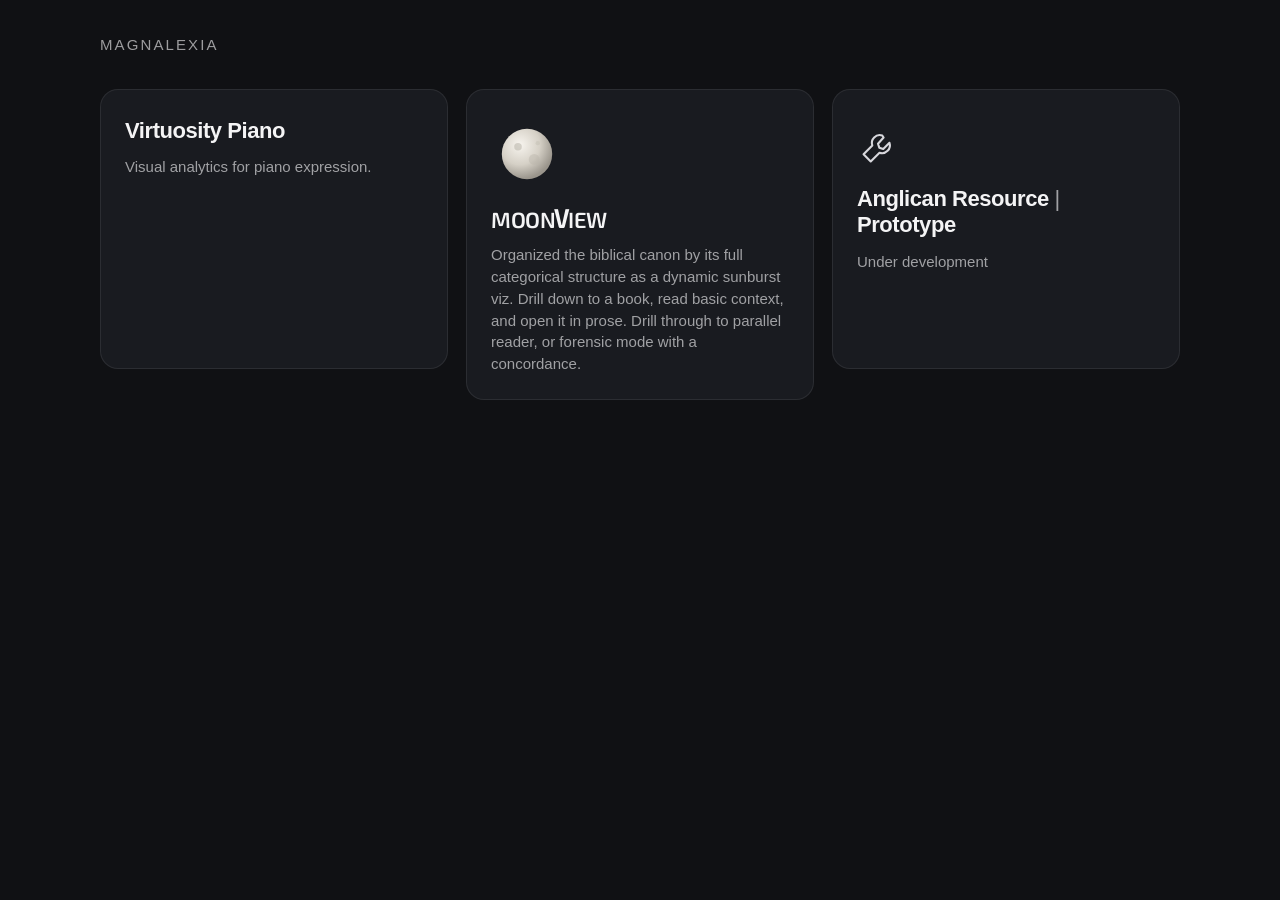
==== index.html @ 2875ea15 "Publish the MagnaLexia home page." ====
<!DOCTYPE html>
<html lang="en">
<head>
  <meta charset="utf-8" />
  <meta name="viewport" content="width=device-width, initial-scale=1" />
  <title>MagnaLexia</title>
  <meta name="description" content="MagnaLexia. Virtuosity Piano, Moon View, and work underway." />
  <link rel="preconnect" href="https://fonts.googleapis.com" />
  <link rel="preconnect" href="https://fonts.gstatic.com" crossorigin />
  <link href="https://fonts.googleapis.com/css2?family=Exo+2:wght@700&display=swap" rel="stylesheet" />
  <link rel="icon" href="favicon.svg" type="image/svg+xml" />
  <link rel="stylesheet" href="styles.css" />
</head>
<body>
  <header class="top">
    <p class="company">MagnaLexia</p>
  </header>
  <main>
    <ul class="cards">
      <li>
        <a class="card" href="https://virtuositypiano.com" target="_blank" rel="noopener noreferrer">
          <h2>Virtuosity Piano</h2>
          <p>Visual analytics for piano expression.</p>
        </a>
      </li>
      <li>
        <a class="card" href="https://lukemorgan75.github.io/moon-view/" target="_blank" rel="noopener noreferrer">
          <svg class="moon" viewBox="0 0 80 80" aria-hidden="true">
            <defs>
              <radialGradient id="moon-light" cx="36%" cy="32%" r="68%">
                <stop offset="0%" stop-color="#f7f4ee" />
                <stop offset="58%" stop-color="#d5d0c6" />
                <stop offset="100%" stop-color="#9a958c" />
              </radialGradient>
            </defs>
            <circle cx="40" cy="40" r="28" fill="url(#moon-light)" />
            <circle cx="30" cy="32" r="4.2" fill="#b7b2a8" opacity="0.55" />
            <circle cx="48" cy="46" r="6" fill="#b7b2a8" opacity="0.4" />
            <circle cx="52" cy="28" r="2.4" fill="#c4bfb4" opacity="0.5" />
          </svg>
          <h2 class="moon-name" aria-label="Moon View">
            <span>MOON</span><span class="moon-v">V</span><span>IEW</span>
          </h2>
          <p>Organized the biblical canon by its full categorical structure as a dynamic sunburst viz. Drill down to a book, read basic context, and open it in prose. Drill through to parallel reader, or forensic mode with a concordance.</p>
        </a>
      </li>
      <li>
        <a class="card" href="AnglicanResourcePrototype/">
          <svg class="wrench" viewBox="0 0 64 64" aria-hidden="true">
            <path fill="none" stroke="currentColor" stroke-width="3.2" stroke-linecap="round" stroke-linejoin="round" d="M38.5 14.5a12 12 0 0 0-15.2 15.2L10 43.1 20.9 54l13.4-13.3A12 12 0 0 0 49.5 25.5L40 35l-6-2-2-6 8.5-9.5z" />
          </svg>
          <h2>Anglican Resource <span class="pipe">|</span> Prototype</h2>
          <p>Under development</p>
        </a>
      </li>
    </ul>
  </main>
</body>
</html>
---- styles.css ----
:root {
  color-scheme: dark;
  --bg: #101114;
  --card: #191b20;
  --line: rgba(255, 255, 255, 0.08);
  --ink: #f4f4f5;
  --muted: rgba(244, 244, 245, 0.62);
  --hover: #21242b;
}

* { box-sizing: border-box; }

html, body {
  margin: 0;
  min-height: 100%;
}

body {
  background: var(--bg);
  color: var(--ink);
  font-family: -apple-system, BlinkMacSystemFont, "SF Pro Text", "Segoe UI", sans-serif;
}

a { color: inherit; }

.top {
  width: min(1080px, calc(100% - 40px));
  margin: 0 auto;
  padding: 36px 0 8px;
}

.company {
  margin: 0;
  font-size: 15px;
  letter-spacing: 0.14em;
  text-transform: uppercase;
  color: var(--muted);
}

.company a {
  text-decoration: none;
}

.company a:hover { color: var(--ink); }

main {
  width: min(1080px, calc(100% - 40px));
  margin: 0 auto;
  padding: 28px 0 64px;
}

.cards {
  list-style: none;
  margin: 0;
  padding: 0;
  display: grid;
  grid-template-columns: repeat(3, minmax(0, 1fr));
  gap: 18px;
}

.card {
  display: flex;
  flex-direction: column;
  align-items: flex-start;
  min-height: 280px;
  padding: 28px 24px 24px;
  border: 1px solid var(--line);
  border-radius: 18px;
  background: var(--card);
  text-decoration: none;
}

.card:hover,
.card:focus-visible {
  background: var(--hover);
  outline: none;
}

.card h2,
.prototype h1 {
  margin: 0 0 12px;
  font-size: 22px;
  font-weight: 600;
  letter-spacing: -0.02em;
  line-height: 1.2;
}

.card p,
.prototype p {
  margin: 0;
  color: var(--muted);
  font-size: 15px;
  line-height: 1.45;
}

.moon {
  width: 72px;
  height: 72px;
  margin: 0 0 16px;
}

.moon-name {
  display: inline-flex;
  align-items: baseline;
  margin: 0 0 14px;
  font-family: "Exo 2", "SF Pro Display", sans-serif;
  font-weight: 700;
  font-size: 22px;
  letter-spacing: 0.16em;
  text-transform: uppercase;
  padding-right: 0.22em;
}

.moon-v {
  display: inline-block;
  font-weight: 700;
  transform: scale(1.1, 1.24);
  transform-origin: 50% 88%;
  margin: 0 -0.015em;
}

.wrench {
  width: 42px;
  height: 42px;
  margin: 8px 0 18px;
  color: #d7d7dc;
}

.pipe {
  font-weight: 400;
  color: var(--muted);
}

.prototype {
  min-height: 60vh;
  display: flex;
  flex-direction: column;
  align-items: flex-start;
  justify-content: center;
}

.wrench-large {
  width: 56px;
  height: 56px;
}

@media (max-width: 860px) {
  .cards { grid-template-columns: 1fr; }
  .card { min-height: 0; }
}
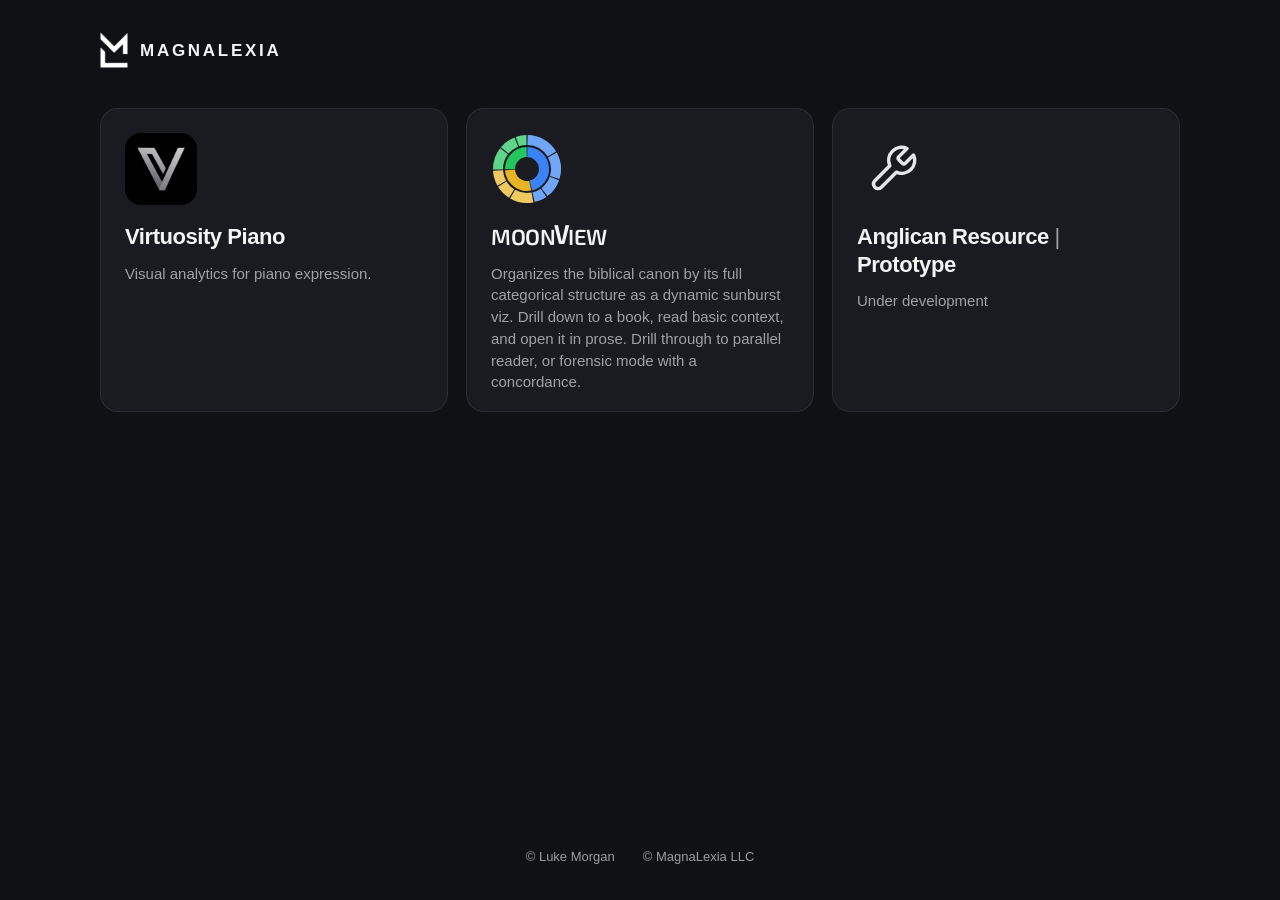
==== commit b96aa760: "Publish the company lockup, equal cards, and sunburst mark." ====
--- a/index.html
+++ b/index.html
@@ -8,52 +8,68 @@
   <link rel="preconnect" href="https://fonts.googleapis.com" />
   <link rel="preconnect" href="https://fonts.gstatic.com" crossorigin />
   <link href="https://fonts.googleapis.com/css2?family=Exo+2:wght@700&display=swap" rel="stylesheet" />
-  <link rel="icon" href="favicon.svg" type="image/svg+xml" />
+  <link rel="icon" href="assets/logo.png" type="image/png" />
   <link rel="stylesheet" href="styles.css" />
 </head>
 <body>
   <header class="top">
-    <p class="company">MagnaLexia</p>
+    <a class="brand" href="./">
+      <img src="assets/logo.png" alt="" />
+      <span>MAGNALEXIA</span>
+    </a>
   </header>
   <main>
     <ul class="cards">
       <li>
         <a class="card" href="https://virtuositypiano.com" target="_blank" rel="noopener noreferrer">
+          <span class="mark">
+            <img class="app-icon" src="assets/virtuosity-icon.png" alt="" />
+          </span>
           <h2>Virtuosity Piano</h2>
           <p>Visual analytics for piano expression.</p>
         </a>
       </li>
       <li>
         <a class="card" href="https://lukemorgan75.github.io/moon-view/" target="_blank" rel="noopener noreferrer">
-          <svg class="moon" viewBox="0 0 80 80" aria-hidden="true">
-            <defs>
-              <radialGradient id="moon-light" cx="36%" cy="32%" r="68%">
-                <stop offset="0%" stop-color="#f7f4ee" />
-                <stop offset="58%" stop-color="#d5d0c6" />
-                <stop offset="100%" stop-color="#9a958c" />
-              </radialGradient>
-            </defs>
-            <circle cx="40" cy="40" r="28" fill="url(#moon-light)" />
-            <circle cx="30" cy="32" r="4.2" fill="#b7b2a8" opacity="0.55" />
-            <circle cx="48" cy="46" r="6" fill="#b7b2a8" opacity="0.4" />
-            <circle cx="52" cy="28" r="2.4" fill="#c4bfb4" opacity="0.5" />
-          </svg>
+          <span class="mark">
+            <svg class="sunburst" viewBox="0 0 72 72" aria-hidden="true">
+              <path fill="#3B82F6" d="M36.42 14.00 A22 22 0 0 1 40.99 57.43 L38.72 47.69 A12 12 0 0 0 36.23 24.00 Z" />
+              <path fill="#E6B422" d="M40.16 57.60 A22 22 0 0 1 14.03 37.19 L24.02 36.65 A12 12 0 0 0 38.27 47.78 Z" />
+              <path fill="#22C55E" d="M14.00 36.35 A22 22 0 0 1 35.58 14.00 L35.77 24.00 A12 12 0 0 0 24.00 36.19 Z" />
+              <path fill="#71A5F8" d="M36.65 2.01 A34 34 0 0 1 65.11 18.44 L56.55 23.60 A24 24 0 0 0 36.46 12.00 Z" />
+              <path fill="#71A5F8" d="M65.77 19.57 A34 34 0 0 1 68.53 45.88 L58.96 42.98 A24 24 0 0 0 57.01 24.40 Z" />
+              <path fill="#71A5F8" d="M68.13 47.13 A34 34 0 0 1 56.51 63.12 L50.48 55.14 A24 24 0 0 0 58.68 43.85 Z" />
+              <path fill="#71A5F8" d="M55.45 63.89 A34 34 0 0 1 43.71 69.12 L41.44 59.38 A24 24 0 0 0 49.73 55.68 Z" />
+              <path fill="#EDC95F" d="M42.43 69.39 A34 34 0 0 1 19.12 65.52 L24.09 56.84 A24 24 0 0 0 40.54 59.57 Z" />
+              <path fill="#EDC95F" d="M18.00 64.85 A34 34 0 0 1 7.06 53.85 L15.57 48.60 A24 24 0 0 0 23.30 56.36 Z" />
+              <path fill="#EDC95F" d="M6.40 52.73 A34 34 0 0 1 2.05 37.84 L12.04 37.30 A24 24 0 0 0 15.11 47.81 Z" />
+              <path fill="#5FD58B" d="M2.00 36.53 A34 34 0 0 1 9.13 15.17 L17.03 21.29 A24 24 0 0 0 12.00 36.38 Z" />
+              <path fill="#5FD58B" d="M9.95 14.15 A34 34 0 0 1 23.51 4.38 L27.19 13.68 A24 24 0 0 0 17.61 20.58 Z" />
+              <path fill="#5FD58B" d="M24.74 3.92 A34 34 0 0 1 35.35 2.01 L35.54 12.00 A24 24 0 0 0 28.05 13.35 Z" />
+            </svg>
+          </span>
           <h2 class="moon-name" aria-label="Moon View">
             <span>MOON</span><span class="moon-v">V</span><span>IEW</span>
           </h2>
-          <p>Organized the biblical canon by its full categorical structure as a dynamic sunburst viz. Drill down to a book, read basic context, and open it in prose. Drill through to parallel reader, or forensic mode with a concordance.</p>
+          <p>Organizes the biblical canon by its full categorical structure as a dynamic sunburst viz. Drill down to a book, read basic context, and open it in prose. Drill through to parallel reader, or forensic mode with a concordance.</p>
         </a>
       </li>
       <li>
         <a class="card" href="AnglicanResourcePrototype/">
-          <svg class="wrench" viewBox="0 0 64 64" aria-hidden="true">
-            <path fill="none" stroke="currentColor" stroke-width="3.2" stroke-linecap="round" stroke-linejoin="round" d="M38.5 14.5a12 12 0 0 0-15.2 15.2L10 43.1 20.9 54l13.4-13.3A12 12 0 0 0 49.5 25.5L40 35l-6-2-2-6 8.5-9.5z" />
-          </svg>
+          <span class="mark">
+            <svg class="wrench" viewBox="0 0 24 24" aria-hidden="true">
+              <path fill="none" stroke="currentColor" stroke-width="1.6" stroke-linecap="round" stroke-linejoin="round" d="M14.7 6.3a1 1 0 0 0 0 1.4l1.6 1.6a1 1 0 0 0 1.4 0l3.77-3.77a6 6 0 0 1-7.94 7.94l-6.91 6.91a2.12 2.12 0 0 1-3-3l6.91-6.91a6 6 0 0 1 7.94-7.94l-3.76 3.76z" />
+            </svg>
+          </span>
           <h2>Anglican Resource <span class="pipe">|</span> Prototype</h2>
           <p>Under development</p>
         </a>
       </li>
     </ul>
   </main>
+  <footer class="foot">
+    <p>© Luke Morgan</p>
+    <p>© MagnaLexia LLC</p>
+  </footer>
 </body>
 </html>
--- a/styles.css
+++ b/styles.css
@@ -16,6 +16,9 @@
 }
 
 body {
+  display: flex;
+  flex-direction: column;
+  min-height: 100vh;
   background: var(--bg);
   color: var(--ink);
   font-family: -apple-system, BlinkMacSystemFont, "SF Pro Text", "Segoe UI", sans-serif;
@@ -23,30 +26,40 @@
 
 a { color: inherit; }
 
-.top {
+.top,
+main,
+.foot {
   width: min(1080px, calc(100% - 40px));
-  margin: 0 auto;
-  padding: 36px 0 8px;
+  margin-left: auto;
+  margin-right: auto;
 }
 
-.company {
-  margin: 0;
-  font-size: 15px;
-  letter-spacing: 0.14em;
-  text-transform: uppercase;
-  color: var(--muted);
-}
+.top { padding: 32px 0 8px; }
 
-.company a {
+.brand {
+  display: inline-flex;
+  align-items: center;
+  gap: 12px;
   text-decoration: none;
 }
 
-.company a:hover { color: var(--ink); }
+.brand img {
+  display: block;
+  height: 36px;
+  width: auto;
+}
+
+.brand span {
+  color: var(--ink);
+  font-size: 17px;
+  font-weight: 600;
+  letter-spacing: 0.16em;
+  line-height: 1;
+}
 
 main {
-  width: min(1080px, calc(100% - 40px));
-  margin: 0 auto;
-  padding: 28px 0 64px;
+  flex: 1;
+  padding: 28px 0 40px;
 }
 
 .cards {
@@ -56,14 +69,18 @@
   display: grid;
   grid-template-columns: repeat(3, minmax(0, 1fr));
   gap: 18px;
+  align-items: stretch;
 }
+
+.cards > li { display: flex; }
 
 .card {
   display: flex;
   flex-direction: column;
   align-items: flex-start;
-  min-height: 280px;
-  padding: 28px 24px 24px;
+  width: 100%;
+  height: 100%;
+  padding: 24px 24px 18px;
   border: 1px solid var(--line);
   border-radius: 18px;
   background: var(--card);
@@ -76,13 +93,41 @@
   outline: none;
 }
 
+.mark {
+  display: flex;
+  align-items: center;
+  justify-content: center;
+  width: 72px;
+  height: 72px;
+  margin: 0 0 18px;
+  flex: none;
+}
+
+.app-icon {
+  width: 72px;
+  height: 72px;
+  border-radius: 16px;
+  object-fit: cover;
+}
+
+.sunburst {
+  width: 72px;
+  height: 72px;
+}
+
+.wrench {
+  width: 52px;
+  height: 52px;
+  color: #e6e6ea;
+}
+
 .card h2,
 .prototype h1 {
   margin: 0 0 12px;
   font-size: 22px;
   font-weight: 600;
   letter-spacing: -0.02em;
-  line-height: 1.2;
+  line-height: 1.25;
 }
 
 .card p,
@@ -91,12 +136,6 @@
   color: var(--muted);
   font-size: 15px;
   line-height: 1.45;
-}
-
-.moon {
-  width: 72px;
-  height: 72px;
-  margin: 0 0 16px;
 }
 
 .moon-name {
@@ -109,6 +148,7 @@
   letter-spacing: 0.16em;
   text-transform: uppercase;
   padding-right: 0.22em;
+  line-height: 1;
 }
 
 .moon-v {
@@ -117,13 +157,6 @@
   transform: scale(1.1, 1.24);
   transform-origin: 50% 88%;
   margin: 0 -0.015em;
-}
-
-.wrench {
-  width: 42px;
-  height: 42px;
-  margin: 8px 0 18px;
-  color: #d7d7dc;
 }
 
 .pipe {
@@ -142,9 +175,24 @@
 .wrench-large {
   width: 56px;
   height: 56px;
+  margin: 0 0 18px;
+}
+
+.foot {
+  display: flex;
+  flex-wrap: wrap;
+  justify-content: center;
+  gap: 8px 28px;
+  padding: 8px 0 36px;
+  text-align: center;
+}
+
+.foot p {
+  margin: 0;
+  color: var(--muted);
+  font-size: 13px;
 }
 
 @media (max-width: 860px) {
   .cards { grid-template-columns: 1fr; }
-  .card { min-height: 0; }
 }
